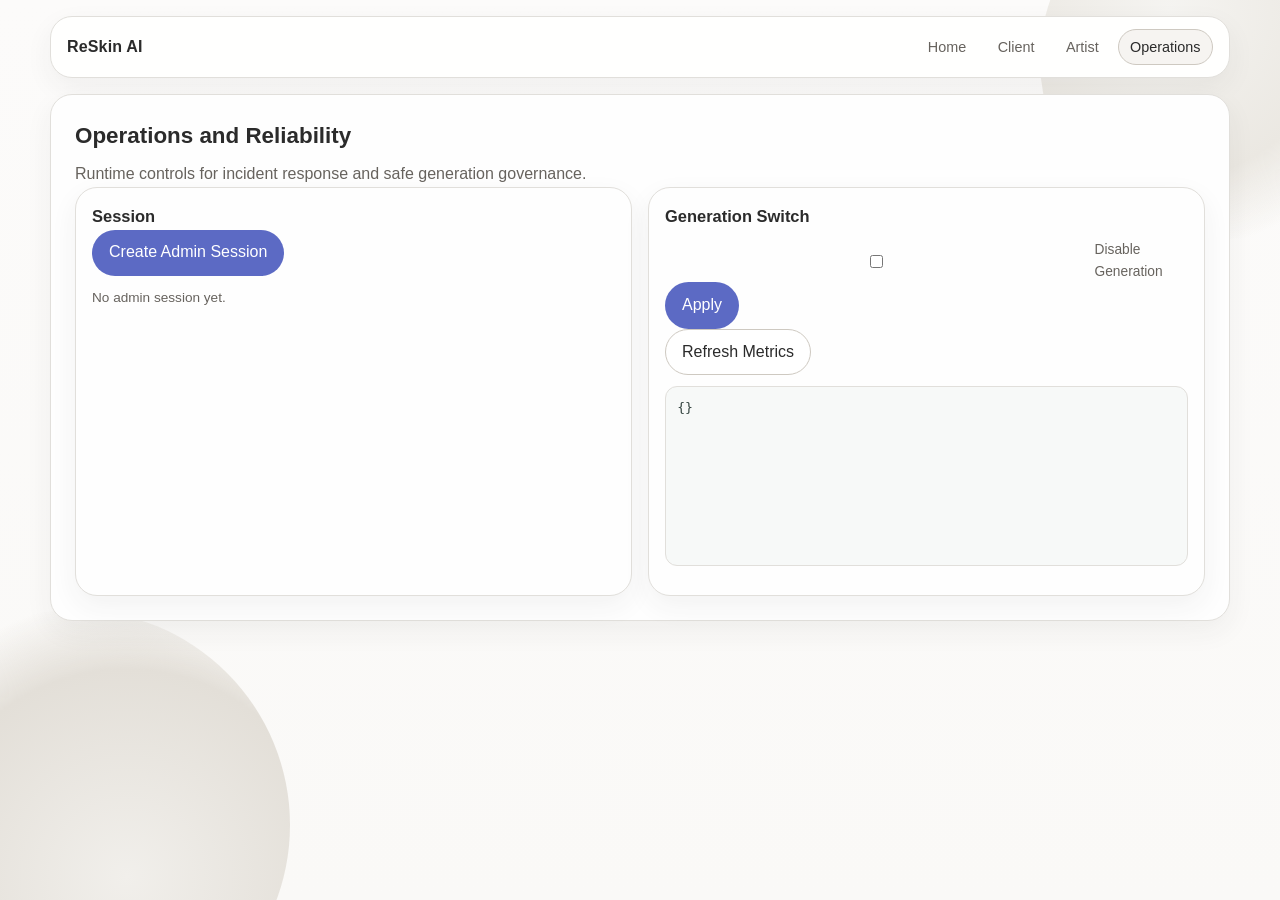
==== frontend/admin.html @ df8625bc "feat: initialize ReSkin AI project" ====
<!doctype html>
<html lang="en">
  <head>
    <meta charset="UTF-8" />
    <meta name="viewport" content="width=device-width, initial-scale=1.0" />
    <title>ReSkin AI | Operations</title>
    <link rel="stylesheet" href="./styles.css" />
  </head>
  <body>
    <div class="bg-shape bg-one"></div>
    <div class="bg-shape bg-two"></div>

    <header class="topbar shell">
      <div class="brand">ReSkin AI</div>
      <nav class="nav-links">
        <a href="/ui/">Home</a>
        <a href="/ui/client.html">Client</a>
        <a href="/ui/artist.html">Artist</a>
        <a class="active" href="/ui/admin.html">Operations</a>
      </nav>
    </header>

    <main class="shell single">
      <section class="workspace-main panel active" id="admin-panel">
        <header class="panel-head">
          <h2>Operations and Reliability</h2>
          <p>Runtime controls for incident response and safe generation governance.</p>
        </header>

        <div class="grid two">
          <article class="card">
            <h3>Session</h3>
            <button id="admin-session-btn" class="btn" type="button">Create Admin Session</button>
            <p class="meta" id="admin-session-meta">No admin session yet.</p>
          </article>

          <article class="card">
            <h3>Generation Switch</h3>
            <form id="admin-toggle-form" class="inline">
              <label class="inline">
                <input type="checkbox" name="disabled" />
                Disable Generation
              </label>
              <button class="btn" type="submit">Apply</button>
            </form>
            <button id="admin-metrics-btn" class="btn ghost" type="button">Refresh Metrics</button>
            <pre id="admin-metrics" class="metrics">{}</pre>
          </article>
        </div>
      </section>
    </main>

    <aside class="toast" id="toast"></aside>
    <script src="./app.js"></script>
  </body>
</html>
---- frontend/styles.css ----
:root {
  --bg: #faf9f7;
  --bg-soft: #f1efea;
  --surface: #ffffff;
  --surface-soft: #f8f7f4;
  --line: #e1dfdb;
  --line-strong: #cec9c1;
  --ink: #2b2b2b;
  --ink-soft: #67635e;
  --accent: #5c6ac4;
  --accent-strong: #4857af;
  --success: #4e7b6b;
  --warning: #a07f49;
  --radius-xl: 22px;
  --radius-lg: 16px;
  --radius-md: 12px;
  --shadow: 0 10px 28px rgba(43, 43, 43, 0.06);
  --space-1: 0.4rem;
  --space-2: 0.7rem;
  --space-3: 1rem;
  --space-4: 1.5rem;
  --space-5: 2.2rem;
  font-family: "Plus Jakarta Sans", "SF Pro Text", "Inter", "Segoe UI", Arial, sans-serif;
}

*,
*::before,
*::after {
  box-sizing: border-box;
}

html,
body {
  margin: 0;
  padding: 0;
  min-height: 100%;
}

body {
  background: linear-gradient(180deg, #fcfbfa 0%, var(--bg) 100%);
  color: var(--ink);
  line-height: 1.55;
  overflow-x: hidden;
}

.bg-shape {
  position: fixed;
  pointer-events: none;
  border-radius: 999px;
  z-index: 0;
}

.bg-one {
  top: -120px;
  right: -120px;
  width: 360px;
  height: 360px;
  background: radial-gradient(circle at 36% 36%, #f5f4f1 0%, #ebe8e2 52%, transparent 74%);
}

.bg-two {
  bottom: -140px;
  left: -140px;
  width: 430px;
  height: 430px;
  background: radial-gradient(circle at 62% 62%, #f1efeb 0%, #e3dfd8 55%, transparent 74%);
}

.shell {
  width: min(1180px, calc(100vw - 2.2rem));
  margin: 0 auto;
  position: relative;
  z-index: 1;
}

.stack {
  display: grid;
  gap: var(--space-3);
  margin-top: var(--space-3);
  margin-bottom: var(--space-5);
}

.landing-stack {
  display: grid;
  gap: 2.6rem;
  margin-top: 2.1rem;
  margin-bottom: 3.1rem;
}

.single {
  margin-top: var(--space-3);
  margin-bottom: var(--space-5);
}

.topbar {
  margin-top: var(--space-3);
  border: 1px solid var(--line);
  border-radius: var(--radius-xl);
  background: color-mix(in srgb, var(--surface) 97%, var(--bg-soft) 3%);
  box-shadow: var(--shadow);
  padding: 0.75rem 1rem;
  display: flex;
  align-items: center;
  justify-content: space-between;
  gap: var(--space-2);
}

.brand {
  font-weight: 600;
  letter-spacing: 0.01em;
}

.nav-links {
  display: flex;
  gap: var(--space-1);
  flex-wrap: wrap;
}

.nav-links a {
  text-decoration: none;
  color: var(--ink-soft);
  border: 1px solid transparent;
  border-radius: 999px;
  padding: 0.38rem 0.72rem;
  font-size: 0.9rem;
  transition: border-color 180ms ease, color 180ms ease, background 180ms ease;
}

.nav-links a:hover {
  color: var(--ink);
  border-color: var(--line);
  background: var(--surface-soft);
}

.nav-links a.active {
  color: var(--ink);
  border-color: var(--line-strong);
  background: #f6f4f1;
}

.landing-hero,
.card,
.workspace-nav,
.workspace-main {
  border: 1px solid var(--line);
  border-radius: var(--radius-xl);
  background: color-mix(in srgb, var(--surface) 96%, var(--bg-soft) 4%);
  box-shadow: var(--shadow);
}

.landing-hero {
  padding: 3.2rem 3.1rem;
  min-height: 68vh;
  display: grid;
  align-content: center;
}

.eyebrow {
  margin: 0;
  color: #6d6a66;
  font-size: 0.75rem;
  text-transform: uppercase;
  letter-spacing: 0.12em;
  font-weight: 600;
}

h1 {
  margin: 0.9rem 0 1rem;
  font-size: clamp(2rem, 4vw, 2.9rem);
  line-height: 1.16;
  letter-spacing: -0.01em;
  font-weight: 540;
}

.lede {
  margin: 0;
  color: var(--ink-soft);
  max-width: 58ch;
  font-size: 1.05rem;
}

.hero-actions {
  margin-top: 2.2rem;
  display: flex;
  flex-wrap: wrap;
  gap: var(--space-2);
}

.btn {
  border: 1px solid transparent;
  border-radius: 999px;
  background: var(--accent);
  color: #fff;
  font: inherit;
  font-weight: 520;
  cursor: pointer;
  padding: 0.62rem 1rem;
  text-decoration: none;
  display: inline-flex;
  align-items: center;
  justify-content: center;
  transition: background 220ms ease, border-color 220ms ease, transform 220ms ease;
}

.btn:hover {
  background: var(--accent-strong);
  transform: translateY(-1px);
}

.btn:active {
  transform: translateY(0);
}

.btn.ghost {
  background: #fff;
  color: var(--ink);
  border-color: var(--line-strong);
}

.btn.ghost:hover {
  background: #f6f4f1;
}

.btn.small {
  border-radius: 10px;
  padding: 0.38rem 0.64rem;
  font-size: 0.82rem;
}

.grid {
  display: grid;
  gap: var(--space-3);
}

.grid.two {
  grid-template-columns: repeat(2, minmax(0, 1fr));
}

.grid.three {
  grid-template-columns: repeat(3, minmax(0, 1fr));
}

.flow-section h2 {
  margin: 0 0 1rem;
  font-size: 1.2rem;
  font-weight: 550;
}

.flow-track {
  display: grid;
  grid-template-columns: repeat(3, minmax(0, 1fr));
  gap: 1.2rem;
}

.flow-step {
  border-top: 1px solid var(--line-strong);
  padding-top: 1rem;
}

.step-no {
  margin: 0;
  color: #88837d;
  font-size: 0.82rem;
  letter-spacing: 0.08em;
}

.flow-step h3 {
  margin: 0.35rem 0 0.4rem;
  font-size: 1rem;
  font-weight: 550;
}

.flow-step p {
  margin: 0;
  color: var(--ink-soft);
}

.trust-strip {
  display: grid;
  grid-template-columns: repeat(3, minmax(0, 1fr));
  gap: 1rem;
}

.trust-item {
  border: 1px solid var(--line);
  border-radius: var(--radius-lg);
  background: #fff;
  padding: 1rem;
}

.trust-item h3 {
  margin: 0;
  font-size: 0.98rem;
  font-weight: 550;
}

.trust-item p {
  margin: 0.38rem 0 0;
  color: var(--ink-soft);
}

.landing-note {
  margin: 0;
  color: #7b7570;
  font-size: 0.9rem;
}

.card {
  padding: var(--space-3);
}

.card.wide {
  grid-column: 1 / -1;
}

.card h3 {
  margin: 0;
  font-size: 1.03rem;
  font-weight: 560;
}

.hint {
  margin: 0.42rem 0 0;
  color: var(--ink-soft);
  font-size: 0.9rem;
}

.how-list {
  margin: 0.65rem 0 0;
  padding-left: 1.15rem;
  color: var(--ink-soft);
  display: grid;
  gap: 0.34rem;
}

.status-item {
  margin: 0.48rem 0 0;
  display: flex;
  align-items: center;
  justify-content: space-between;
  color: var(--ink-soft);
  gap: var(--space-2);
}

.pill {
  border: 1px solid transparent;
  border-radius: 999px;
  min-width: 78px;
  text-align: center;
  padding: 0.2rem 0.56rem;
  font-size: 0.74rem;
  font-weight: 560;
}

.pill.neutral {
  color: #5d706a;
  background: #f0f3f1;
  border-color: #d9e0dc;
}

.pill.good {
  color: var(--success);
  background: #edf6f2;
  border-color: #cde3da;
}

.pill.warn {
  color: var(--warning);
  background: #fbf3e8;
  border-color: #ead5b7;
}

.journey-log {
  margin-top: 0.7rem;
  min-height: 90px;
  max-height: 180px;
  border: 1px solid var(--line);
  border-radius: var(--radius-md);
  background: var(--surface-soft);
  color: var(--ink-soft);
  font-size: 0.86rem;
  padding: 0.68rem;
  overflow: auto;
  white-space: pre-wrap;
}

.workspace {
  margin-top: var(--space-3);
  margin-bottom: var(--space-5);
  display: grid;
  grid-template-columns: 280px 1fr;
  gap: var(--space-3);
}

.workspace-nav {
  padding: var(--space-3);
  align-self: start;
  position: sticky;
  top: 0.8rem;
}

.workspace-nav h2 {
  margin: 0;
  font-size: 1.05rem;
}

.progress-card {
  margin-top: var(--space-3);
  border: 1px solid var(--line);
  border-radius: var(--radius-lg);
  background: var(--surface-soft);
  padding: 0.82rem;
}

.progress-card h3 {
  margin: 0;
  font-size: 0.92rem;
}

.progress-list {
  margin: 0.65rem 0 0;
  padding: 0;
  list-style: none;
  display: grid;
  gap: 0.42rem;
}

.progress-list li {
  color: var(--ink-soft);
  display: flex;
  align-items: center;
  gap: 0.45rem;
  font-size: 0.84rem;
}

.dot {
  width: 10px;
  height: 10px;
  border-radius: 999px;
  border: 1px solid #c0cbc5;
  background: #f5f7f6;
}

.progress-list li.done {
  color: var(--success);
  font-weight: 520;
}

.progress-list li.done .dot {
  background: #5e9f89;
  border-color: #5e9f89;
}

.workspace-main {
  padding: var(--space-4);
}

.panel {
  display: none;
}

.panel.active {
  display: block;
}

.panel-head h2 {
  margin: 0;
  font-size: 1.4rem;
  font-weight: 560;
}

.panel-head p {
  margin: 0.5rem 0 0;
  color: var(--ink-soft);
}

label {
  display: block;
  margin-top: 0.62rem;
  color: var(--ink-soft);
  font-size: 0.86rem;
  font-weight: 510;
}

label.inline {
  display: flex;
  align-items: center;
  gap: 0.45rem;
}

input {
  width: 100%;
  margin-top: 0.3rem;
  border: 1px solid var(--line-strong);
  border-radius: 11px;
  background: #fff;
  color: var(--ink);
  font: inherit;
  padding: 0.58rem 0.7rem;
}

input:focus {
  outline: 2px solid rgba(92, 106, 196, 0.18);
  outline-offset: 1px;
}

.upload-card form {
  display: grid;
  gap: var(--space-2);
}

.upload-zone {
  margin-top: 0;
  border: 1px dashed #b7c6bf;
  border-radius: var(--radius-lg);
  background: #fafcfb;
  min-height: 170px;
  display: grid;
  place-content: center;
  text-align: center;
  cursor: pointer;
  transition: border-color 220ms ease, background 220ms ease;
}

.upload-zone:hover {
  border-color: #aeb3cb;
  background: #f8f8fc;
}

.upload-zone.dragover {
  border-color: #8c95c9;
  background: #f1f3fb;
}

.upload-zone input[type="file"] {
  display: none;
}

.upload-title {
  font-size: 1.02rem;
  font-weight: 540;
}

.upload-sub {
  margin-top: 0.26rem;
  font-size: 0.85rem;
  color: var(--ink-soft);
}

.choice-row {
  margin-top: 0.72rem;
  display: flex;
  flex-wrap: wrap;
  gap: 0.45rem;
}

.choice-chip {
  border: 1px solid var(--line);
  border-radius: 999px;
  background: #fff;
  color: var(--ink-soft);
  padding: 0.34rem 0.62rem;
  font-size: 0.82rem;
  cursor: pointer;
  transition: border-color 220ms ease, color 220ms ease, background 220ms ease;
}

.choice-chip:hover {
  border-color: #afb5d3;
  background: #f4f5fb;
  color: var(--ink);
}

.pref-form {
  margin-top: var(--space-2);
  display: grid;
  grid-template-columns: repeat(2, minmax(0, 1fr));
  gap: var(--space-2);
}

.pref-form > button {
  width: fit-content;
  margin-top: 0.9rem;
}

.inline-form {
  display: grid;
  grid-template-columns: repeat(3, minmax(0, 1fr)) auto;
  gap: var(--space-2);
  align-items: end;
}

.inline-form .wide-input {
  grid-column: span 2;
}

.concept-grid {
  margin-top: var(--space-3);
  display: grid;
  gap: var(--space-3);
  grid-template-columns: repeat(auto-fit, minmax(240px, 1fr));
}

.concept-card {
  border: 1px solid var(--line);
  border-radius: var(--radius-lg);
  background: #fff;
  padding: var(--space-2);
}

.concept-preview {
  width: 100%;
  aspect-ratio: 4 / 5;
  object-fit: cover;
  border-radius: var(--radius-md);
  background: #f1f3f2;
}

.concept-row {
  margin-top: 0.5rem;
  color: var(--ink-soft);
  display: flex;
  justify-content: space-between;
  gap: var(--space-2);
  font-size: 0.82rem;
}

.concept-actions {
  margin-top: 0.58rem;
  display: flex;
  gap: 0.42rem;
}

.notes-list {
  margin-top: var(--space-2);
  display: grid;
  gap: 0.45rem;
}

.note-item {
  border: 1px solid var(--line);
  border-radius: var(--radius-md);
  background: #fafbfa;
  color: var(--ink-soft);
  font-size: 0.88rem;
  padding: 0.6rem 0.68rem;
}

.meta {
  margin: 0.68rem 0 0;
  color: var(--ink-soft);
  font-size: 0.85rem;
  white-space: pre-wrap;
}

.metrics {
  margin-top: 0.65rem;
  border: 1px solid var(--line);
  border-radius: var(--radius-md);
  background: #f7f9f8;
  color: #33433f;
  min-height: 180px;
  padding: 0.7rem;
  overflow: auto;
  font-size: 0.82rem;
}

.toast {
  position: fixed;
  right: 1rem;
  bottom: 1rem;
  z-index: 50;
  pointer-events: none;
  max-width: 320px;
  border: 1px solid #cfddd6;
  border-radius: var(--radius-md);
  background: #f4f8f6;
  color: #2a3a35;
  padding: 0.62rem 0.75rem;
  opacity: 0;
  transform: translateY(10px);
  transition: opacity 220ms ease, transform 220ms ease;
}

.toast.show {
  opacity: 1;
  transform: translateY(0);
}

.toast.error {
  border-color: #e5c2c0;
  background: #faf1f1;
  color: #6a403f;
}

@media (max-width: 1080px) {
  .landing-hero {
    min-height: auto;
    padding: 2.3rem 2rem;
  }

  .flow-track {
    grid-template-columns: 1fr;
  }

  .trust-strip {
    grid-template-columns: 1fr;
  }

  .grid.three {
    grid-template-columns: 1fr;
  }

  .workspace {
    grid-template-columns: 1fr;
  }

  .workspace-nav {
    position: static;
  }
}

@media (max-width: 860px) {
  .grid.two,
  .pref-form {
    grid-template-columns: 1fr;
  }

  .inline-form {
    grid-template-columns: 1fr;
  }

  .inline-form .wide-input {
    grid-column: auto;
  }

  .topbar {
    flex-direction: column;
    align-items: flex-start;
  }
}
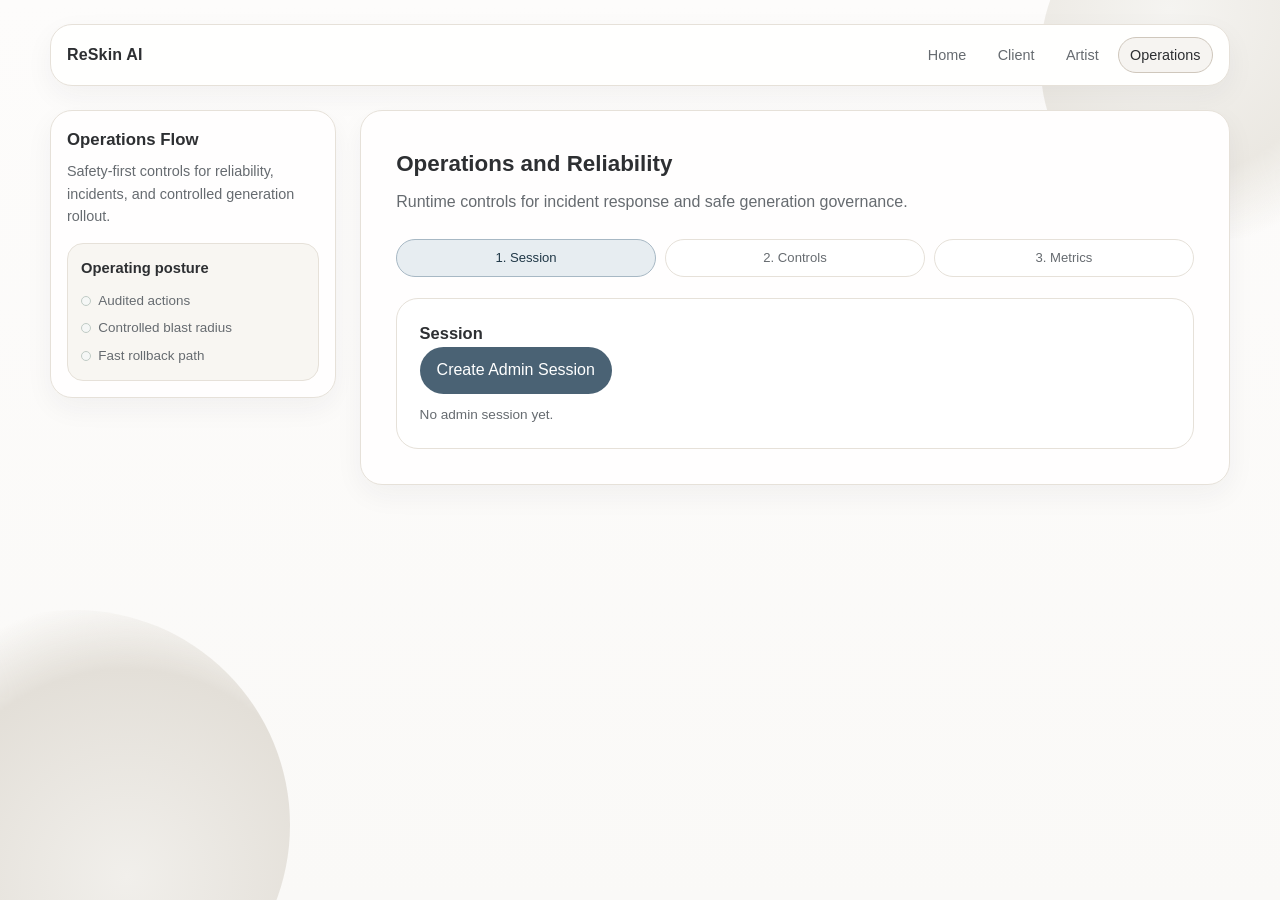
==== commit b7ae816d: "feat(ui): unify workspace design language across client artist admin" ====
--- a/frontend/admin.html
+++ b/frontend/admin.html
@@ -20,20 +20,41 @@
       </nav>
     </header>
 
-    <main class="shell single">
+    <main class="shell workspace">
+      <aside class="workspace-nav">
+        <h2>Operations Flow</h2>
+        <p class="hint">Safety-first controls for reliability, incidents, and controlled generation rollout.</p>
+        <section class="progress-card">
+          <h3>Operating posture</h3>
+          <ul class="progress-list">
+            <li><span class="dot"></span>Audited actions</li>
+            <li><span class="dot"></span>Controlled blast radius</li>
+            <li><span class="dot"></span>Fast rollback path</li>
+          </ul>
+        </section>
+      </aside>
+
       <section class="workspace-main panel active" id="admin-panel">
         <header class="panel-head">
           <h2>Operations and Reliability</h2>
           <p>Runtime controls for incident response and safe generation governance.</p>
         </header>
 
-        <div class="grid two">
+        <nav class="stepper" id="admin-stepper" aria-label="Operations workflow steps">
+          <button class="step-btn active" data-admin-step-target="session" type="button">1. Session</button>
+          <button class="step-btn" data-admin-step-target="controls" type="button">2. Controls</button>
+          <button class="step-btn" data-admin-step-target="metrics" type="button">3. Metrics</button>
+        </nav>
+
+        <article class="step-panel active" id="admin-step-session">
           <article class="card">
             <h3>Session</h3>
             <button id="admin-session-btn" class="btn" type="button">Create Admin Session</button>
             <p class="meta" id="admin-session-meta">No admin session yet.</p>
           </article>
+        </article>
 
+        <article class="step-panel" id="admin-step-controls">
           <article class="card">
             <h3>Generation Switch</h3>
             <form id="admin-toggle-form" class="inline">
@@ -43,10 +64,16 @@
               </label>
               <button class="btn" type="submit">Apply</button>
             </form>
+          </article>
+        </article>
+
+        <article class="step-panel" id="admin-step-metrics">
+          <article class="card">
+            <h3>Reliability Metrics</h3>
             <button id="admin-metrics-btn" class="btn ghost" type="button">Refresh Metrics</button>
             <pre id="admin-metrics" class="metrics">{}</pre>
           </article>
-        </div>
+        </article>
       </section>
     </main>
 
--- a/frontend/styles.css
+++ b/frontend/styles.css
@@ -1,20 +1,21 @@
 :root {
   --bg: #faf9f7;
-  --bg-soft: #f1efea;
+  --bg-soft: #f3f0eb;
   --surface: #ffffff;
-  --surface-soft: #f8f7f4;
-  --line: #e1dfdb;
-  --line-strong: #cec9c1;
-  --ink: #2b2b2b;
-  --ink-soft: #67635e;
-  --accent: #5c6ac4;
-  --accent-strong: #4857af;
-  --success: #4e7b6b;
+  --surface-soft: #f8f6f2;
+  --line: #e6e1d9;
+  --line-strong: #cfc7bc;
+  --ink: #2d2f32;
+  --ink-soft: #666b70;
+  --accent: #4a6274;
+  --accent-strong: #3c5262;
+  --accent-soft: #e7edf1;
+  --success: #4f7a69;
   --warning: #a07f49;
   --radius-xl: 22px;
   --radius-lg: 16px;
   --radius-md: 12px;
-  --shadow: 0 10px 28px rgba(43, 43, 43, 0.06);
+  --shadow: 0 10px 28px rgba(45, 47, 50, 0.05);
   --space-1: 0.4rem;
   --space-2: 0.7rem;
   --space-3: 1rem;
@@ -37,7 +38,7 @@
 }
 
 body {
-  background: linear-gradient(180deg, #fcfbfa 0%, var(--bg) 100%);
+  background: linear-gradient(180deg, #fdfcfb 0%, var(--bg) 100%);
   color: var(--ink);
   line-height: 1.55;
   overflow-x: hidden;
@@ -82,9 +83,9 @@
 
 .landing-stack {
   display: grid;
-  gap: 2.6rem;
-  margin-top: 2.1rem;
-  margin-bottom: 3.1rem;
+  gap: 3.2rem;
+  margin-top: 2.8rem;
+  margin-bottom: 4rem;
 }
 
 .single {
@@ -93,7 +94,7 @@
 }
 
 .topbar {
-  margin-top: var(--space-3);
+  margin-top: var(--space-4);
   border: 1px solid var(--line);
   border-radius: var(--radius-xl);
   background: color-mix(in srgb, var(--surface) 97%, var(--bg-soft) 3%);
@@ -149,10 +150,11 @@
 }
 
 .landing-hero {
-  padding: 3.2rem 3.1rem;
-  min-height: 68vh;
+  padding: 4.2rem 3.6rem;
+  min-height: 74vh;
   display: grid;
   align-content: center;
+  gap: 0.2rem;
 }
 
 .eyebrow {
@@ -165,25 +167,31 @@
 }
 
 h1 {
-  margin: 0.9rem 0 1rem;
-  font-size: clamp(2rem, 4vw, 2.9rem);
+  margin: 1rem 0 1.1rem;
+  font-size: clamp(2.2rem, 4.6vw, 3.3rem);
   line-height: 1.16;
   letter-spacing: -0.01em;
-  font-weight: 540;
+  font-weight: 550;
 }
 
 .lede {
   margin: 0;
   color: var(--ink-soft);
-  max-width: 58ch;
-  font-size: 1.05rem;
+  max-width: 64ch;
+  font-size: 1.08rem;
 }
 
 .hero-actions {
-  margin-top: 2.2rem;
+  margin-top: 2.8rem;
   display: flex;
   flex-wrap: wrap;
   gap: var(--space-2);
+}
+
+.hero-trustline {
+  margin: 1rem 0 0;
+  font-size: 0.9rem;
+  color: #757c82;
 }
 
 .btn {
@@ -241,20 +249,20 @@
 }
 
 .flow-section h2 {
-  margin: 0 0 1rem;
-  font-size: 1.2rem;
+  margin: 0 0 1.2rem;
+  font-size: 1.22rem;
   font-weight: 550;
 }
 
 .flow-track {
   display: grid;
   grid-template-columns: repeat(3, minmax(0, 1fr));
-  gap: 1.2rem;
+  gap: 1.7rem;
 }
 
 .flow-step {
   border-top: 1px solid var(--line-strong);
-  padding-top: 1rem;
+  padding-top: 1.2rem;
 }
 
 .step-no {
@@ -275,28 +283,31 @@
   color: var(--ink-soft);
 }
 
-.trust-strip {
-  display: grid;
-  grid-template-columns: repeat(3, minmax(0, 1fr));
-  gap: 1rem;
-}
-
-.trust-item {
-  border: 1px solid var(--line);
-  border-radius: var(--radius-lg);
+.trust-block {
+  border: 1px solid var(--line);
+  border-radius: var(--radius-xl);
   background: #fff;
-  padding: 1rem;
-}
-
-.trust-item h3 {
-  margin: 0;
-  font-size: 0.98rem;
+  padding: 2rem;
+}
+
+.trust-block h2 {
+  margin: 0;
+  font-size: 1.18rem;
   font-weight: 550;
 }
 
-.trust-item p {
-  margin: 0.38rem 0 0;
-  color: var(--ink-soft);
+.trust-block p {
+  margin: 0.72rem 0 0;
+  color: var(--ink-soft);
+  max-width: 72ch;
+}
+
+.trust-block ul {
+  margin: 1rem 0 0;
+  padding-left: 1.2rem;
+  color: var(--ink-soft);
+  display: grid;
+  gap: 0.44rem;
 }
 
 .landing-note {
@@ -385,11 +396,11 @@
 }
 
 .workspace {
-  margin-top: var(--space-3);
-  margin-bottom: var(--space-5);
-  display: grid;
-  grid-template-columns: 280px 1fr;
-  gap: var(--space-3);
+  margin-top: var(--space-4);
+  margin-bottom: 3.6rem;
+  display: grid;
+  grid-template-columns: 286px 1fr;
+  gap: var(--space-4);
 }
 
 .workspace-nav {
@@ -452,7 +463,7 @@
 }
 
 .workspace-main {
-  padding: var(--space-4);
+  padding: var(--space-5);
 }
 
 .panel {
@@ -470,8 +481,65 @@
 }
 
 .panel-head p {
-  margin: 0.5rem 0 0;
-  color: var(--ink-soft);
+  margin: 0.54rem 0 0;
+  color: var(--ink-soft);
+}
+
+.stepper {
+  margin-top: 1.5rem;
+  display: grid;
+  grid-template-columns: repeat(auto-fit, minmax(128px, 1fr));
+  gap: 0.58rem;
+}
+
+.step-btn {
+  border: 1px solid var(--line);
+  border-radius: 999px;
+  background: #fff;
+  color: var(--ink-soft);
+  padding: 0.5rem 0.64rem;
+  font: inherit;
+  font-size: 0.82rem;
+  cursor: pointer;
+  transition: background 220ms ease, border-color 220ms ease, color 220ms ease;
+}
+
+.step-btn:hover {
+  border-color: #bac6cf;
+  color: var(--ink);
+  background: #f7fafc;
+}
+
+.step-btn.active {
+  color: #203847;
+  border-color: #a7b8c4;
+  background: var(--accent-soft);
+}
+
+.step-btn.done {
+  color: var(--success);
+  border-color: #b9d2c8;
+  background: #eef7f3;
+}
+
+.step-panel {
+  margin-top: 1.3rem;
+  display: none;
+  border: 1px solid var(--line);
+  border-radius: var(--radius-xl);
+  background: #fff;
+  padding: 1.4rem;
+}
+
+.step-panel.active {
+  display: block;
+}
+
+.step-panel > .card {
+  border: 0;
+  box-shadow: none;
+  padding: 0;
+  background: transparent;
 }
 
 label {
@@ -595,25 +663,31 @@
 }
 
 .concept-grid {
-  margin-top: var(--space-3);
-  display: grid;
-  gap: var(--space-3);
-  grid-template-columns: repeat(auto-fit, minmax(240px, 1fr));
+  margin-top: 1.2rem;
+  display: grid;
+  gap: 1rem;
+  grid-template-columns: repeat(auto-fit, minmax(260px, 1fr));
 }
 
 .concept-card {
   border: 1px solid var(--line);
-  border-radius: var(--radius-lg);
+  border-radius: 18px;
   background: #fff;
-  padding: var(--space-2);
+  padding: 0.78rem;
+  transition: border-color 220ms ease, box-shadow 220ms ease;
+}
+
+.concept-card:hover {
+  border-color: #bfd0dc;
+  box-shadow: 0 8px 20px rgba(42, 64, 78, 0.08);
 }
 
 .concept-preview {
   width: 100%;
-  aspect-ratio: 4 / 5;
+  aspect-ratio: 3 / 4;
   object-fit: cover;
-  border-radius: var(--radius-md);
-  background: #f1f3f2;
+  border-radius: 14px;
+  background: #f2f4f4;
 }
 
 .concept-row {
@@ -626,9 +700,72 @@
 }
 
 .concept-actions {
-  margin-top: 0.58rem;
-  display: flex;
-  gap: 0.42rem;
+  margin-top: 0.68rem;
+  display: flex;
+  gap: 0.5rem;
+  flex-wrap: wrap;
+}
+
+.concept-actions .btn {
+  min-width: 68px;
+}
+
+.concept-empty {
+  border: 1px dashed var(--line-strong);
+  border-radius: var(--radius-md);
+  color: var(--ink-soft);
+  padding: 1.4rem;
+  text-align: center;
+}
+
+.concept-lightbox {
+  position: fixed;
+  inset: 0;
+  z-index: 60;
+  display: none;
+}
+
+.concept-lightbox.open {
+  display: block;
+}
+
+.lightbox-backdrop {
+  position: absolute;
+  inset: 0;
+  background: rgba(34, 38, 42, 0.5);
+}
+
+.lightbox-frame {
+  position: relative;
+  width: min(860px, calc(100vw - 2rem));
+  margin: 2.2rem auto;
+  max-height: calc(100vh - 4.4rem);
+  overflow: auto;
+  border: 1px solid #d7d1c9;
+  border-radius: 24px;
+  background: #fefdfb;
+  padding: 1rem;
+}
+
+.lightbox-head {
+  display: flex;
+  align-items: center;
+  justify-content: space-between;
+  gap: 0.7rem;
+}
+
+.lightbox-head h3 {
+  margin: 0;
+  font-size: 1.08rem;
+  font-weight: 550;
+}
+
+.lightbox-image {
+  width: 100%;
+  margin-top: 0.9rem;
+  border-radius: 16px;
+  border: 1px solid var(--line);
+  background: #f5f4f2;
 }
 
 .notes-list {
@@ -696,14 +833,10 @@
 @media (max-width: 1080px) {
   .landing-hero {
     min-height: auto;
-    padding: 2.3rem 2rem;
+    padding: 2.8rem 2.1rem;
   }
 
   .flow-track {
-    grid-template-columns: 1fr;
-  }
-
-  .trust-strip {
     grid-template-columns: 1fr;
   }
 
@@ -726,6 +859,10 @@
     grid-template-columns: 1fr;
   }
 
+  .stepper {
+    grid-template-columns: 1fr;
+  }
+
   .inline-form {
     grid-template-columns: 1fr;
   }
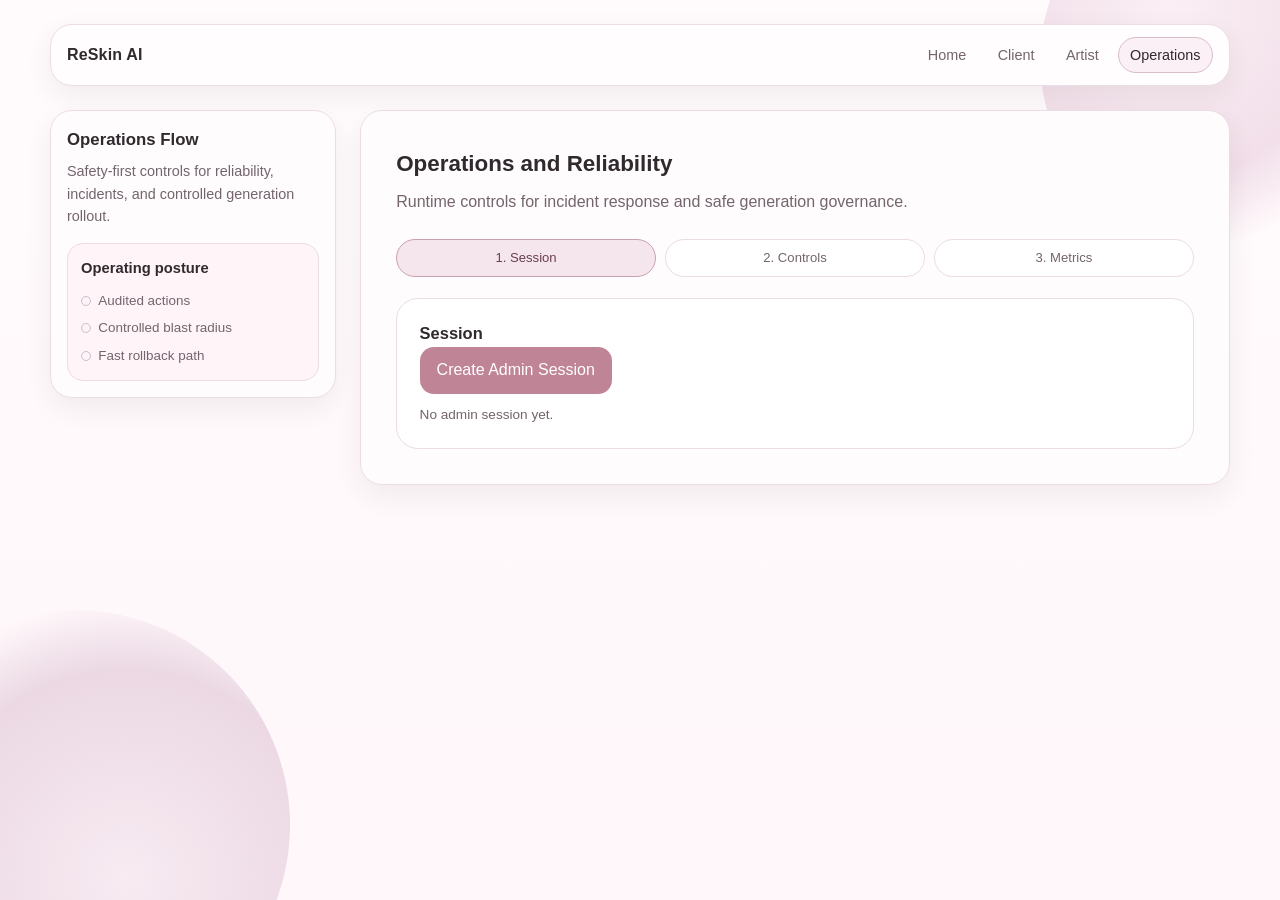
==== commit a153bedd: "fix(ui): prevent phantom spinners; cache-bust static assets" ====
--- a/frontend/admin.html
+++ b/frontend/admin.html
@@ -4,7 +4,7 @@
     <meta charset="UTF-8" />
     <meta name="viewport" content="width=device-width, initial-scale=1.0" />
     <title>ReSkin AI | Operations</title>
-    <link rel="stylesheet" href="./styles.css" />
+    <link rel="stylesheet" href="./styles.css?v=20260213-1" />
   </head>
   <body>
     <div class="bg-shape bg-one"></div>
@@ -78,6 +78,6 @@
     </main>
 
     <aside class="toast" id="toast"></aside>
-    <script src="./app.js"></script>
+    <script src="./app.js?v=20260213-1"></script>
   </body>
 </html>
--- a/frontend/styles.css
+++ b/frontend/styles.css
@@ -1,21 +1,21 @@
 :root {
-  --bg: #faf9f7;
-  --bg-soft: #f3f0eb;
-  --surface: #ffffff;
-  --surface-soft: #f8f6f2;
-  --line: #e6e1d9;
-  --line-strong: #cfc7bc;
-  --ink: #2d2f32;
-  --ink-soft: #666b70;
-  --accent: #4a6274;
-  --accent-strong: #3c5262;
-  --accent-soft: #e7edf1;
-  --success: #4f7a69;
-  --warning: #a07f49;
+  --bg: #fff7fa;
+  --bg-soft: #f8edf3;
+  --surface: #fffdfd;
+  --surface-soft: #fff4f8;
+  --line: #ecdce4;
+  --line-strong: #d8bdca;
+  --ink: #30292d;
+  --ink-soft: #73646d;
+  --accent: #c08497;
+  --accent-strong: #aa6f82;
+  --accent-soft: #f5e6ee;
+  --success: #8f5f73;
+  --warning: #9c7961;
   --radius-xl: 22px;
   --radius-lg: 16px;
   --radius-md: 12px;
-  --shadow: 0 10px 28px rgba(45, 47, 50, 0.05);
+  --shadow: 0 10px 28px rgba(54, 36, 47, 0.07);
   --space-1: 0.4rem;
   --space-2: 0.7rem;
   --space-3: 1rem;
@@ -37,8 +37,12 @@
   min-height: 100%;
 }
 
+[hidden] {
+  display: none !important;
+}
+
 body {
-  background: linear-gradient(180deg, #fdfcfb 0%, var(--bg) 100%);
+  background: linear-gradient(180deg, #fffbfd 0%, var(--bg) 100%);
   color: var(--ink);
   line-height: 1.55;
   overflow-x: hidden;
@@ -56,7 +60,7 @@
   right: -120px;
   width: 360px;
   height: 360px;
-  background: radial-gradient(circle at 36% 36%, #f5f4f1 0%, #ebe8e2 52%, transparent 74%);
+  background: radial-gradient(circle at 36% 36%, #fbeff5 0%, #f2dfe9 52%, transparent 74%);
 }
 
 .bg-two {
@@ -64,7 +68,7 @@
   left: -140px;
   width: 430px;
   height: 430px;
-  background: radial-gradient(circle at 62% 62%, #f1efeb 0%, #e3dfd8 55%, transparent 74%);
+  background: radial-gradient(circle at 62% 62%, #f8ebf2 0%, #ebd8e3 55%, transparent 74%);
 }
 
 .shell {
@@ -136,7 +140,7 @@
 .nav-links a.active {
   color: var(--ink);
   border-color: var(--line-strong);
-  background: #f6f4f1;
+  background: #fbf0f6;
 }
 
 .landing-hero,
@@ -159,7 +163,7 @@
 
 .eyebrow {
   margin: 0;
-  color: #6d6a66;
+  color: #7c6772;
   font-size: 0.75rem;
   text-transform: uppercase;
   letter-spacing: 0.12em;
@@ -191,12 +195,12 @@
 .hero-trustline {
   margin: 1rem 0 0;
   font-size: 0.9rem;
-  color: #757c82;
+  color: #866f7b;
 }
 
 .btn {
   border: 1px solid transparent;
-  border-radius: 999px;
+  border-radius: 14px;
   background: var(--accent);
   color: #fff;
   font: inherit;
@@ -219,6 +223,12 @@
   transform: translateY(0);
 }
 
+.btn:disabled {
+  opacity: 0.62;
+  cursor: not-allowed;
+  transform: none;
+}
+
 .btn.ghost {
   background: #fff;
   color: var(--ink);
@@ -226,11 +236,11 @@
 }
 
 .btn.ghost:hover {
-  background: #f6f4f1;
+  background: #fbf0f6;
 }
 
 .btn.small {
-  border-radius: 10px;
+  border-radius: 12px;
   padding: 0.38rem 0.64rem;
   font-size: 0.82rem;
 }
@@ -267,7 +277,7 @@
 
 .step-no {
   margin: 0;
-  color: #88837d;
+  color: #997f8b;
   font-size: 0.82rem;
   letter-spacing: 0.08em;
 }
@@ -312,7 +322,7 @@
 
 .landing-note {
   margin: 0;
-  color: #7b7570;
+  color: #876f7c;
   font-size: 0.9rem;
 }
 
@@ -364,21 +374,21 @@
 }
 
 .pill.neutral {
-  color: #5d706a;
-  background: #f0f3f1;
-  border-color: #d9e0dc;
+  color: #7f6672;
+  background: #f8edf2;
+  border-color: #e8d5de;
 }
 
 .pill.good {
   color: var(--success);
-  background: #edf6f2;
-  border-color: #cde3da;
+  background: #faedf3;
+  border-color: #e7c9d5;
 }
 
 .pill.warn {
   color: var(--warning);
-  background: #fbf3e8;
-  border-color: #ead5b7;
+  background: #fdf2ea;
+  border-color: #efd7c4;
 }
 
 .journey-log {
@@ -448,8 +458,8 @@
   width: 10px;
   height: 10px;
   border-radius: 999px;
-  border: 1px solid #c0cbc5;
-  background: #f5f7f6;
+  border: 1px solid #d2bcc8;
+  background: #fbf4f8;
 }
 
 .progress-list li.done {
@@ -458,8 +468,8 @@
 }
 
 .progress-list li.done .dot {
-  background: #5e9f89;
-  border-color: #5e9f89;
+  background: #bf7f97;
+  border-color: #bf7f97;
 }
 
 .workspace-main {
@@ -505,21 +515,21 @@
 }
 
 .step-btn:hover {
-  border-color: #bac6cf;
+  border-color: #d8b2c3;
   color: var(--ink);
-  background: #f7fafc;
+  background: #fff3f8;
 }
 
 .step-btn.active {
-  color: #203847;
-  border-color: #a7b8c4;
+  color: #6a3f50;
+  border-color: #c9a1b1;
   background: var(--accent-soft);
 }
 
 .step-btn.done {
   color: var(--success);
-  border-color: #b9d2c8;
-  background: #eef7f3;
+  border-color: #e1bccb;
+  background: #faeef4;
 }
 
 .step-panel {
@@ -556,7 +566,18 @@
   gap: 0.45rem;
 }
 
-input {
+.callout label.inline {
+  display: grid;
+  grid-template-columns: 16px 1fr;
+  align-items: start;
+  column-gap: 0.55rem;
+}
+
+.callout label.inline input[type="checkbox"] {
+  margin-top: 2px;
+}
+
+input:not([type="checkbox"]):not([type="radio"]):not([type="range"]):not([type="file"]) {
   width: 100%;
   margin-top: 0.3rem;
   border: 1px solid var(--line-strong);
@@ -568,20 +589,121 @@
 }
 
 input:focus {
-  outline: 2px solid rgba(92, 106, 196, 0.18);
+  outline: 2px solid rgba(192, 132, 151, 0.24);
   outline-offset: 1px;
 }
 
+input[type="checkbox"],
+input[type="radio"] {
+  width: 16px;
+  height: 16px;
+  margin: 0;
+  accent-color: var(--accent);
+}
+
+input[type="range"] {
+  width: 180px;
+  margin-top: 0;
+}
+
 .upload-card form {
   display: grid;
   gap: var(--space-2);
+}
+
+.mask-editor {
+  margin-top: 1rem;
+  padding: 1.05rem;
+  border-radius: var(--radius-lg);
+  border: 1px solid var(--line);
+  background: rgba(255, 248, 251, 0.72);
+  backdrop-filter: blur(10px);
+}
+
+.mask-stage {
+  position: relative;
+  width: 100%;
+  max-width: 720px;
+  margin-top: 0.85rem;
+  border-radius: var(--radius-lg);
+  overflow: hidden;
+  border: 1px solid var(--line);
+  background: #fff;
+}
+
+.mask-stage img {
+  display: block;
+  width: 100%;
+  height: auto;
+}
+
+.mask-stage canvas {
+  position: absolute;
+  inset: 0;
+  width: 100%;
+  height: 100%;
+  cursor: crosshair;
+  touch-action: none;
+}
+
+.mask-tools {
+  display: flex;
+  gap: 0.65rem;
+  flex-wrap: wrap;
+  align-items: center;
+  margin-top: 0.75rem;
+}
+
+.loading-row {
+  display: flex;
+  align-items: center;
+  gap: 0.6rem;
+  margin-top: 0.8rem;
+  padding: 0.75rem 0.85rem;
+  border-radius: var(--radius-lg);
+  border: 1px solid var(--line);
+  background: rgba(255, 248, 251, 0.72);
+}
+
+.loading-copy {
+  display: grid;
+  gap: 0.2rem;
+  min-width: 0;
+}
+
+.loading-title {
+  font-weight: 560;
+  display: flex;
+  align-items: baseline;
+  gap: 0.5rem;
+}
+
+.loading-elapsed {
+  font-size: 0.82rem;
+  color: var(--ink-soft);
+  font-weight: 520;
+}
+
+.spinner {
+  width: 18px;
+  height: 18px;
+  border-radius: 999px;
+  border: 2px solid rgba(92, 93, 100, 0.25);
+  border-top-color: rgba(92, 93, 100, 0.85);
+  animation: spin 1.05s linear infinite;
+}
+
+@keyframes spin {
+  to {
+    transform: rotate(360deg);
+  }
 }
 
 .upload-zone {
   margin-top: 0;
-  border: 1px dashed #b7c6bf;
+  border: 1px dashed #d9b4c4;
   border-radius: var(--radius-lg);
-  background: #fafcfb;
+  background: #fff8fb;
   min-height: 170px;
   display: grid;
   place-content: center;
@@ -591,13 +713,13 @@
 }
 
 .upload-zone:hover {
-  border-color: #aeb3cb;
-  background: #f8f8fc;
+  border-color: #cea1b5;
+  background: #fdf2f7;
 }
 
 .upload-zone.dragover {
-  border-color: #8c95c9;
-  background: #f1f3fb;
+  border-color: #c08497;
+  background: #f8e9f1;
 }
 
 .upload-zone input[type="file"] {
@@ -634,8 +756,8 @@
 }
 
 .choice-chip:hover {
-  border-color: #afb5d3;
-  background: #f4f5fb;
+  border-color: #d7abbd;
+  background: #fcf1f6;
   color: var(--ink);
 }
 
@@ -649,6 +771,21 @@
 .pref-form > button {
   width: fit-content;
   margin-top: 0.9rem;
+}
+
+.callout {
+  margin: 0.7rem 0 1rem;
+  padding: 0.85rem 0.95rem;
+  border-radius: var(--radius-lg);
+  border: 1px solid var(--line);
+  background: rgba(255, 252, 254, 0.82);
+  display: grid;
+  gap: 0.35rem;
+}
+
+.callout .subtle {
+  color: var(--ink-soft);
+  font-size: 0.92rem;
 }
 
 .inline-form {
@@ -678,8 +815,8 @@
 }
 
 .concept-card:hover {
-  border-color: #bfd0dc;
-  box-shadow: 0 8px 20px rgba(42, 64, 78, 0.08);
+  border-color: #ddb0c2;
+  box-shadow: 0 8px 20px rgba(110, 62, 85, 0.12);
 }
 
 .concept-preview {
@@ -687,7 +824,7 @@
   aspect-ratio: 3 / 4;
   object-fit: cover;
   border-radius: 14px;
-  background: #f2f4f4;
+  background: #f9eef4;
 }
 
 .concept-row {
@@ -732,7 +869,7 @@
 .lightbox-backdrop {
   position: absolute;
   inset: 0;
-  background: rgba(34, 38, 42, 0.5);
+  background: rgba(56, 37, 47, 0.5);
 }
 
 .lightbox-frame {
@@ -741,9 +878,9 @@
   margin: 2.2rem auto;
   max-height: calc(100vh - 4.4rem);
   overflow: auto;
-  border: 1px solid #d7d1c9;
+  border: 1px solid #ecd8e1;
   border-radius: 24px;
-  background: #fefdfb;
+  background: #fffbfd;
   padding: 1rem;
 }
 
@@ -765,7 +902,7 @@
   margin-top: 0.9rem;
   border-radius: 16px;
   border: 1px solid var(--line);
-  background: #f5f4f2;
+  background: #fcf2f7;
 }
 
 .notes-list {
@@ -777,7 +914,7 @@
 .note-item {
   border: 1px solid var(--line);
   border-radius: var(--radius-md);
-  background: #fafbfa;
+  background: #fff7fa;
   color: var(--ink-soft);
   font-size: 0.88rem;
   padding: 0.6rem 0.68rem;
@@ -794,8 +931,8 @@
   margin-top: 0.65rem;
   border: 1px solid var(--line);
   border-radius: var(--radius-md);
-  background: #f7f9f8;
-  color: #33433f;
+  background: #fff4f8;
+  color: #5a4550;
   min-height: 180px;
   padding: 0.7rem;
   overflow: auto;
@@ -809,10 +946,10 @@
   z-index: 50;
   pointer-events: none;
   max-width: 320px;
-  border: 1px solid #cfddd6;
+  border: 1px solid #e3c3d3;
   border-radius: var(--radius-md);
-  background: #f4f8f6;
-  color: #2a3a35;
+  background: #fff2f8;
+  color: #5a3a4a;
   padding: 0.62rem 0.75rem;
   opacity: 0;
   transform: translateY(10px);
@@ -825,9 +962,9 @@
 }
 
 .toast.error {
-  border-color: #e5c2c0;
-  background: #faf1f1;
-  color: #6a403f;
+  border-color: #e3a8bf;
+  background: #fbe8f1;
+  color: #7a3f57;
 }
 
 @media (max-width: 1080px) {
